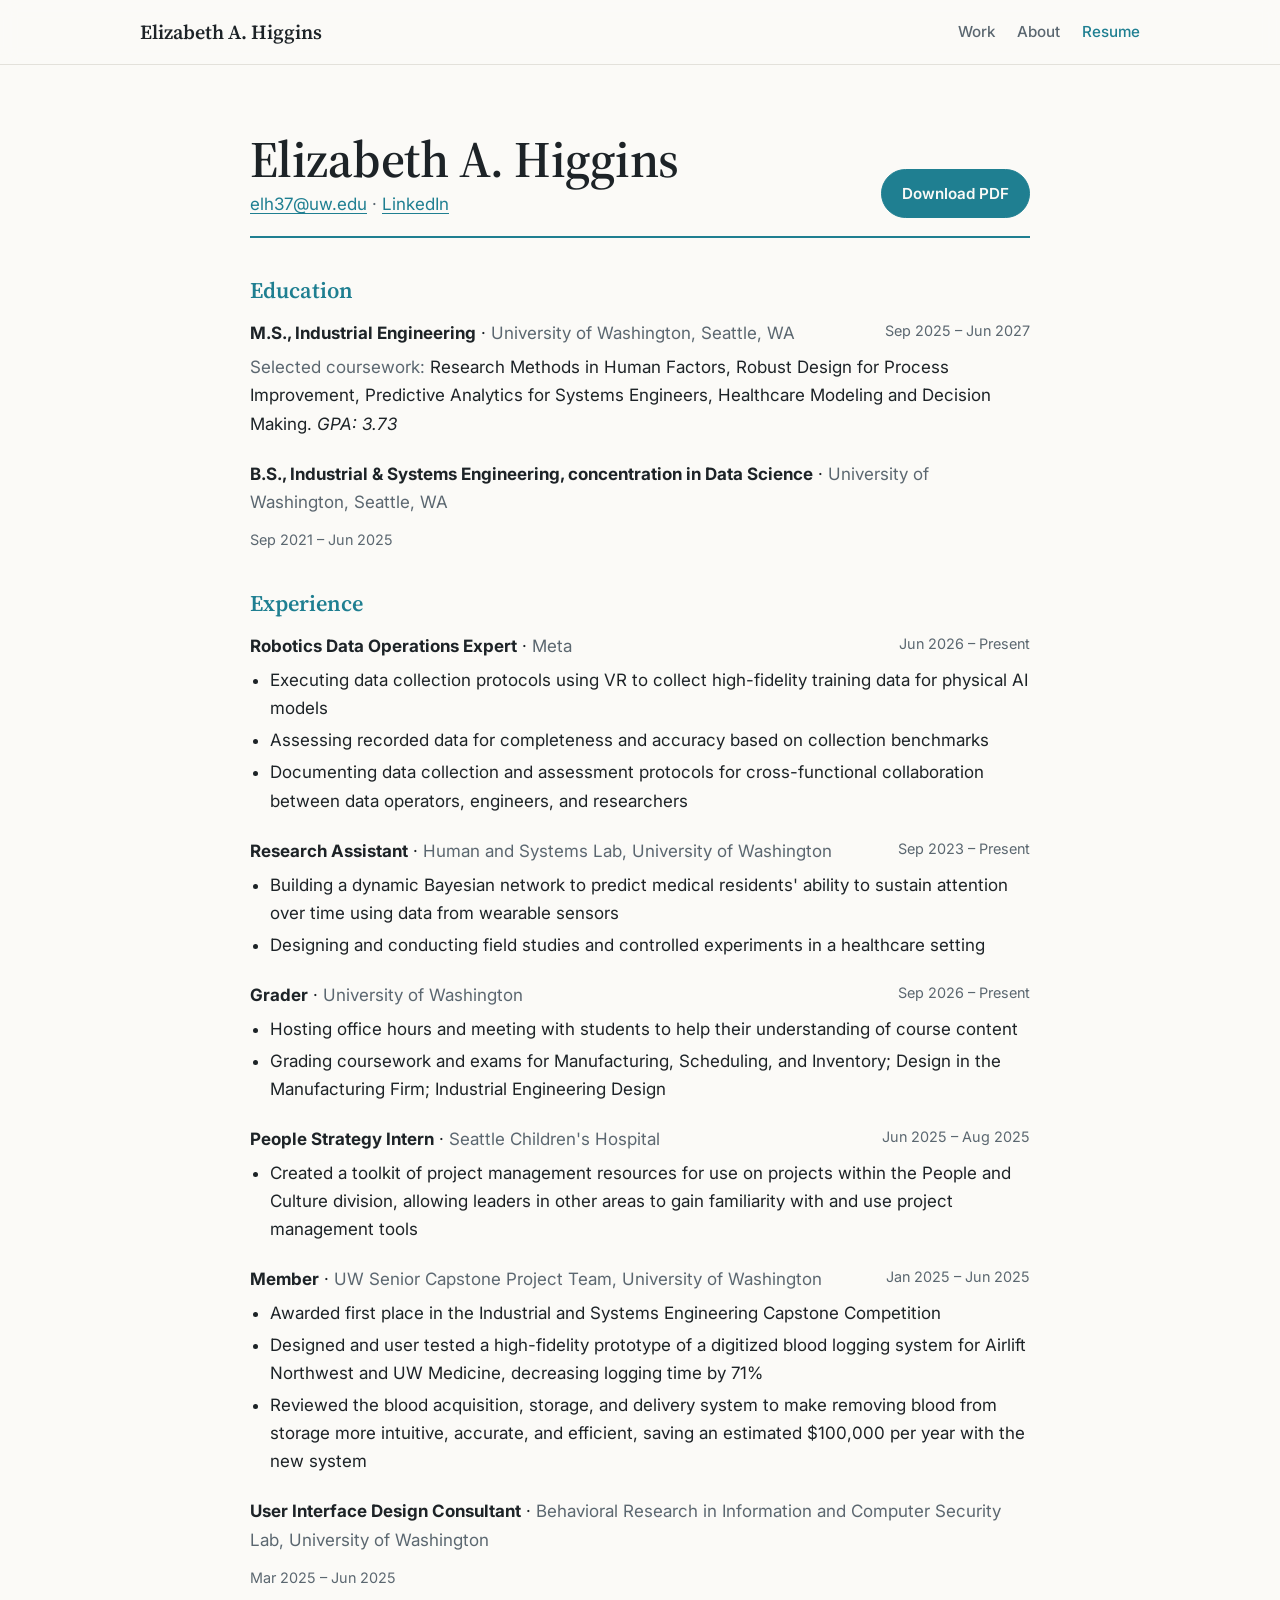
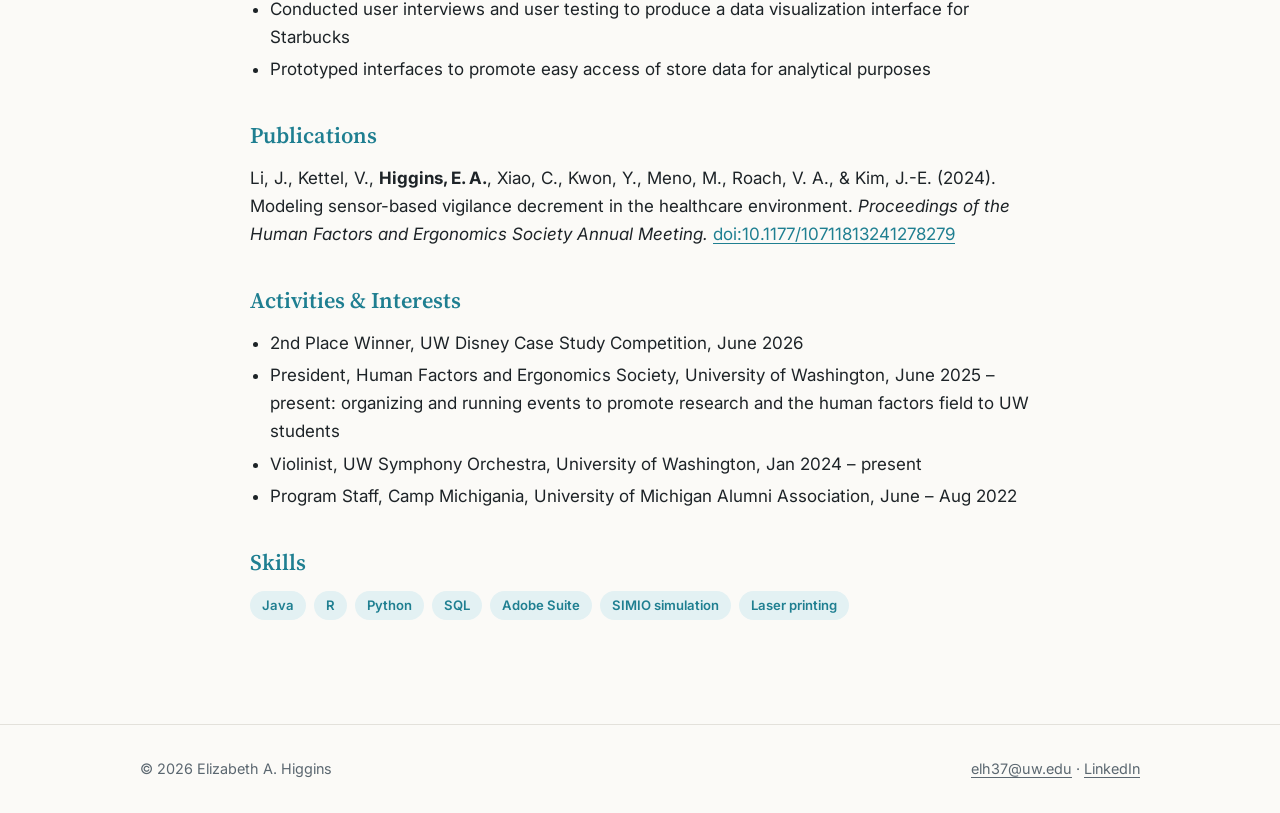
==== resume.html @ 0386226d "first" ====
<!doctype html>
<html lang="en">
<head>
  <meta charset="utf-8">
  <meta name="viewport" content="width=device-width, initial-scale=1">
  <title>Resume · Elizabeth A. Higgins</title>
  <meta name="description" content="Resume of Elizabeth A. Higgins, Industrial Engineering M.S. student at the University of Washington.">
  <link rel="preconnect" href="https://fonts.googleapis.com">
  <link rel="preconnect" href="https://fonts.gstatic.com" crossorigin>
  <link href="https://fonts.googleapis.com/css2?family=Inter:wght@400;500;600;700&family=Source+Serif+4:opsz,wght@8..60,500;8..60,600&display=swap" rel="stylesheet">
  <link rel="stylesheet" href="css/style.css">
</head>
<body>

<header class="site-header">
  <div class="container">
    <a class="brand" href="index.html">Elizabeth <span class="full">A.&nbsp;</span>Higgins</a>
    <nav class="nav">
      <a href="index.html#work">Work</a>
      <a href="index.html#about">About</a>
      <a href="resume.html" aria-current="page">Resume</a>
    </nav>
  </div>
</header>

<main>
<section>
  <div class="container resume">

    <div class="resume-head">
      <div>
        <h1 style="margin:0">Elizabeth A. Higgins</h1>
        <div class="muted">
          <a href="mailto:elh37@uw.edu">elh37@uw.edu</a> ·
          <a href="https://www.linkedin.com/in/elizabethahiggins" target="_blank" rel="noopener">LinkedIn</a>
        </div>
      </div>
      <div class="btn-row" style="margin:0">
        <a class="btn btn-primary" href="assets/Elizabeth-Higgins-Resume.pdf" download>Download PDF</a>
      </div>
    </div>

    <h2>Education</h2>
    <div class="entry">
      <div class="entry-top">
        <div><span class="entry-title">M.S., Industrial Engineering</span> · <span class="entry-org">University of Washington, Seattle, WA</span></div>
        <div class="entry-date">Sep 2025 – Jun 2027</div>
      </div>
      <p style="margin:6px 0 0"><span class="muted">Selected coursework:</span> Research Methods in Human Factors, Robust Design for Process Improvement, Predictive Analytics for Systems Engineers, Healthcare Modeling and Decision Making. <em>GPA: 3.73</em></p>
    </div>
    <div class="entry">
      <div class="entry-top">
        <div><span class="entry-title">B.S., Industrial &amp; Systems Engineering, concentration in Data Science</span> · <span class="entry-org">University of Washington, Seattle, WA</span></div>
        <div class="entry-date">Sep 2021 – Jun 2025</div>
      </div>
    </div>

    <h2>Experience</h2>
    <div class="entry">
      <div class="entry-top">
        <div><span class="entry-title">Robotics Data Operations Expert</span> · <span class="entry-org">Meta</span></div>
        <div class="entry-date">Jun 2026 – Present</div>
      </div>
      <ul>
        <li>Executing data collection protocols using VR to collect high-fidelity training data for physical AI models</li>
        <li>Assessing recorded data for completeness and accuracy based on collection benchmarks</li>
        <li>Documenting data collection and assessment protocols for cross-functional collaboration between data operators, engineers, and researchers</li>
      </ul>
    </div>
    <div class="entry">
      <div class="entry-top">
        <div><span class="entry-title">Research Assistant</span> · <span class="entry-org">Human and Systems Lab, University of Washington</span></div>
        <div class="entry-date">Sep 2023 – Present</div>
      </div>
      <ul>
        <li>Building a dynamic Bayesian network to predict medical residents' ability to sustain attention over time using data from wearable sensors</li>
        <li>Designing and conducting field studies and controlled experiments in a healthcare setting</li>
      </ul>
    </div>
    <div class="entry">
      <div class="entry-top">
        <div><span class="entry-title">Grader</span> · <span class="entry-org">University of Washington</span></div>
        <div class="entry-date">Sep 2026 – Present</div>
      </div>
      <ul>
        <li>Hosting office hours and meeting with students to help their understanding of course content</li>
        <li>Grading coursework and exams for Manufacturing, Scheduling, and Inventory; Design in the Manufacturing Firm; Industrial Engineering Design</li>
      </ul>
    </div>
    <div class="entry">
      <div class="entry-top">
        <div><span class="entry-title">People Strategy Intern</span> · <span class="entry-org">Seattle Children's Hospital</span></div>
        <div class="entry-date">Jun 2025 – Aug 2025</div>
      </div>
      <ul>
        <li>Created a toolkit of project management resources for use on projects within the People and Culture division, allowing leaders in other areas to gain familiarity with and use project management tools</li>
      </ul>
    </div>
    <div class="entry">
      <div class="entry-top">
        <div><span class="entry-title">Member</span> · <span class="entry-org">UW Senior Capstone Project Team, University of Washington</span></div>
        <div class="entry-date">Jan 2025 – Jun 2025</div>
      </div>
      <ul>
        <li>Awarded first place in the Industrial and Systems Engineering Capstone Competition</li>
        <li>Designed and user tested a high-fidelity prototype of a digitized blood logging system for Airlift Northwest and UW Medicine, decreasing logging time by 71%</li>
        <li>Reviewed the blood acquisition, storage, and delivery system to make removing blood from storage more intuitive, accurate, and efficient, saving an estimated $100,000 per year with the new system</li>
      </ul>
    </div>
    <div class="entry">
      <div class="entry-top">
        <div><span class="entry-title">User Interface Design Consultant</span> · <span class="entry-org">Behavioral Research in Information and Computer Security Lab, University of Washington</span></div>
        <div class="entry-date">Mar 2025 – Jun 2025</div>
      </div>
      <ul>
        <li>Conducted user interviews and user testing to produce a data visualization interface for Starbucks</li>
        <li>Prototyped interfaces to promote easy access of store data for analytical purposes</li>
      </ul>
    </div>

    <h2>Publications</h2>
    <div class="entry">
      <p style="margin:0">Li, J., Kettel, V., <strong>Higgins, E. A.</strong>, Xiao, C., Kwon, Y., Meno, M., Roach, V. A., &amp; Kim, J.-E. (2024). Modeling sensor-based vigilance decrement in the healthcare environment. <em>Proceedings of the Human Factors and Ergonomics Society Annual Meeting.</em>
        <a href="https://doi.org/10.1177/10711813241278279" target="_blank" rel="noopener">doi:10.1177/10711813241278279</a></p>
    </div>

    <h2>Activities &amp; Interests</h2>
    <div class="entry">
      <ul>
        <li>2nd Place Winner, UW Disney Case Study Competition, June 2026</li>
        <li>President, Human Factors and Ergonomics Society, University of Washington, June 2025 – present: organizing and running events to promote research and the human factors field to UW students</li>
        <li>Violinist, UW Symphony Orchestra, University of Washington, Jan 2024 – present</li>
        <li>Program Staff, Camp Michigania, University of Michigan Alumni Association, June – Aug 2022</li>
      </ul>
    </div>

    <h2>Skills</h2>
    <ul class="chips">
      <li>Java</li><li>R</li><li>Python</li><li>SQL</li><li>Adobe Suite</li><li>SIMIO simulation</li><li>Laser printing</li>
    </ul>

  </div>
</section>
</main>

<footer class="site-footer">
  <div class="container">
    <span>© <span id="year">2026</span> Elizabeth A. Higgins</span>
    <span>
      <a href="mailto:elh37@uw.edu">elh37@uw.edu</a> ·
      <a href="https://www.linkedin.com/in/elizabethahiggins" target="_blank" rel="noopener">LinkedIn</a>
    </span>
  </div>
</footer>
<script src="js/main.js"></script>
</body>
</html>
---- css/style.css ----
/* ==========================================================
   Elizabeth A. Higgins — personal site
   Edit the colors below to re-theme the whole site.
   ========================================================== */
:root {
  --bg: #fbfaf7;
  --surface: #ffffff;
  --text: #1d2327;
  --muted: #5b6770;
  --border: #e3e1db;
  --accent: #1f7f91;        /* teal, matches the resume header */
  --accent-soft: #e3f1f3;
  --shadow: 0 1px 2px rgba(0,0,0,.04), 0 6px 20px rgba(0,0,0,.05);
  --radius: 14px;
  --max: 1040px;
  --serif: "Source Serif 4", Georgia, "Times New Roman", serif;
  --sans: "Inter", -apple-system, BlinkMacSystemFont, "Segoe UI", Roboto, sans-serif;
}
@media (prefers-color-scheme: dark) {
  :root {
    --bg: #12161a;
    --surface: #1a2026;
    --text: #e8ecef;
    --muted: #9aa6b0;
    --border: #2a333b;
    --accent: #5cc3d4;
    --accent-soft: #19343a;
    --shadow: 0 1px 2px rgba(0,0,0,.3), 0 6px 20px rgba(0,0,0,.25);
  }
}

*, *::before, *::after { box-sizing: border-box; }
html { scroll-behavior: smooth; }
body {
  margin: 0;
  background: var(--bg);
  color: var(--text);
  font-family: var(--sans);
  font-size: 17px;
  line-height: 1.65;
  -webkit-font-smoothing: antialiased;
}
img { max-width: 100%; display: block; }
a { color: var(--accent); text-decoration-thickness: 1px; text-underline-offset: 3px; }
a:hover { text-decoration-thickness: 2px; }
h1, h2, h3 { font-family: var(--serif); font-weight: 600; line-height: 1.2; margin: 0 0 .5em; }
h1 { font-size: clamp(2.2rem, 5vw, 3.2rem); letter-spacing: -.01em; }
h2 { font-size: 1.8rem; }
h3 { font-size: 1.2rem; }
p { margin: 0 0 1em; }

.container { max-width: var(--max); margin: 0 auto; padding: 0 20px; }
section { padding: 64px 0; }
.eyebrow {
  font-size: .78rem; font-weight: 600; letter-spacing: .12em;
  text-transform: uppercase; color: var(--accent); margin-bottom: .6em;
}
.muted { color: var(--muted); }

/* ---------- Header / nav ---------- */
.site-header {
  position: sticky; top: 0; z-index: 10;
  background: color-mix(in srgb, var(--bg) 88%, transparent);
  backdrop-filter: blur(8px);
  border-bottom: 1px solid var(--border);
}
.site-header .container {
  display: flex; align-items: center; justify-content: space-between;
  height: 64px; gap: 16px;
}
.brand { font-family: var(--serif); font-size: 1.25rem; font-weight: 600; color: var(--text); text-decoration: none; }
.nav { display: flex; gap: 22px; }
.nav a { color: var(--muted); text-decoration: none; font-size: .95rem; font-weight: 500; }
.nav a:hover, .nav a[aria-current="page"] { color: var(--accent); }

/* ---------- Hero ---------- */
.hero { padding: 88px 0 56px; }
.hero .container { display: grid; grid-template-columns: 1fr 260px; gap: 48px; align-items: center; }
.hero .lede { font-size: 1.2rem; color: var(--muted); max-width: 36em; }
.headshot {
  width: 260px; height: 260px; border-radius: 50%; object-fit: cover;
  border: 4px solid var(--surface); box-shadow: var(--shadow);
  background: var(--accent-soft);
}
.headshot.placeholder {
  display: grid; place-items: center; font-family: var(--serif);
  font-size: 4.5rem; color: var(--accent);
}
.btn-row { display: flex; flex-wrap: wrap; gap: 12px; margin-top: 28px; }
.btn {
  display: inline-flex; align-items: center; gap: 8px;
  padding: 11px 20px; border-radius: 999px; font-weight: 600; font-size: .95rem;
  text-decoration: none; border: 1px solid var(--accent);
}
.btn-primary { background: var(--accent); color: var(--bg); }
.btn-primary:hover { filter: brightness(1.08); }
.btn-ghost { color: var(--accent); background: transparent; }
.btn-ghost:hover { background: var(--accent-soft); }

/* ---------- Interests chips ---------- */
.chips { display: flex; flex-wrap: wrap; gap: 8px; margin: 0; padding: 0; list-style: none; }
.chips li {
  background: var(--accent-soft); color: var(--accent);
  padding: 4px 12px; border-radius: 999px; font-size: .82rem; font-weight: 600;
}

/* ---------- Cards ---------- */
.section-head { display: flex; justify-content: space-between; align-items: end; gap: 16px; margin-bottom: 28px; flex-wrap: wrap; }
.filters { display: flex; gap: 8px; flex-wrap: wrap; }
.filters button {
  font: inherit; font-size: .88rem; font-weight: 500;
  padding: 6px 14px; border-radius: 999px; cursor: pointer;
  border: 1px solid var(--border); background: var(--surface); color: var(--muted);
}
.filters button[aria-pressed="true"] { background: var(--accent); border-color: var(--accent); color: var(--bg); }

.cards { display: grid; grid-template-columns: repeat(auto-fill, minmax(300px, 1fr)); gap: 22px; }
.card {
  display: flex; flex-direction: column;
  background: var(--surface); border: 1px solid var(--border); border-radius: var(--radius);
  overflow: hidden; box-shadow: var(--shadow);
  transition: transform .18s ease, box-shadow .18s ease;
  color: inherit; text-decoration: none;
}
a.card:hover { transform: translateY(-3px); box-shadow: 0 2px 4px rgba(0,0,0,.05), 0 14px 32px rgba(0,0,0,.09); }
.card[hidden] { display: none; }
.card-media {
  aspect-ratio: 16 / 7; background: var(--accent-soft);
  display: grid; place-items: center; color: var(--accent); overflow: hidden;
}
.card-media img { width: 100%; height: 100%; object-fit: cover; }
.card-media svg { width: 56px; height: 56px; opacity: .85; }
.card-body { padding: 20px 22px 22px; display: flex; flex-direction: column; flex: 1; }
.card-meta { font-size: .8rem; color: var(--muted); margin-bottom: 6px; display: flex; gap: 8px; flex-wrap: wrap; }
.tag { font-weight: 700; color: var(--accent); text-transform: uppercase; letter-spacing: .08em; font-size: .72rem; }
.card h3 { margin-bottom: .4em; }
.card p { color: var(--muted); font-size: .95rem; }
.card .more { margin-top: auto; font-weight: 600; font-size: .9rem; color: var(--accent); }

/* ---------- About ---------- */
.about-grid { display: grid; grid-template-columns: 1.3fr 1fr; gap: 48px; }
.panel {
  background: var(--surface); border: 1px solid var(--border);
  border-radius: var(--radius); padding: 26px 28px; box-shadow: var(--shadow);
}
.panel h3 { margin-top: 0; }
.panel ul { padding-left: 1.1em; margin: 0; }

/* ---------- Resume page ---------- */
.resume { max-width: 820px; }
.resume-head { display: flex; justify-content: space-between; align-items: end; gap: 20px; flex-wrap: wrap; border-bottom: 2px solid var(--accent); padding-bottom: 18px; margin-bottom: 8px; }
.resume h2 { color: var(--accent); font-size: 1.4rem; margin: 40px 0 14px; }
.entry { margin-bottom: 22px; }
.entry-top { display: flex; justify-content: space-between; gap: 12px; flex-wrap: wrap; }
.entry-title { font-weight: 700; }
.entry-org { color: var(--muted); }
.entry-date { color: var(--muted); font-size: .9rem; white-space: nowrap; }
.entry ul { margin: 6px 0 0; padding-left: 1.2em; }
.entry li { margin-bottom: 4px; }

/* ---------- Project detail pages ---------- */
.project-hero { padding: 64px 0 24px; }
.back { display: inline-block; margin-bottom: 24px; font-size: .92rem; text-decoration: none; }
.facts {
  display: grid; grid-template-columns: repeat(auto-fit, minmax(200px, 1fr)); gap: 16px;
  margin: 28px 0 8px;
}
.fact { background: var(--surface); border: 1px solid var(--border); border-radius: 12px; padding: 14px 18px; }
.fact .label { font-size: .74rem; text-transform: uppercase; letter-spacing: .1em; color: var(--muted); font-weight: 600; }
.fact .value { font-weight: 600; }
.stats { display: grid; grid-template-columns: repeat(auto-fit, minmax(180px, 1fr)); gap: 16px; margin: 8px 0 24px; }
.stat { border-left: 3px solid var(--accent); padding: 4px 0 4px 16px; }
.stat .num { font-family: var(--serif); font-size: 2.2rem; font-weight: 600; color: var(--accent); line-height: 1.1; }
.stat .cap { color: var(--muted); font-size: .92rem; }
.prose { max-width: 720px; }
.prose h2 { font-size: 1.4rem; margin-top: 40px; }
.gallery { display: grid; grid-template-columns: repeat(auto-fit, minmax(260px, 1fr)); gap: 18px; margin-top: 20px; }
.gallery figure { margin: 0; }
.gallery .ph {
  aspect-ratio: 4 / 3; border-radius: 12px; border: 2px dashed var(--border);
  display: grid; place-items: center; color: var(--muted); font-size: .9rem; text-align: center; padding: 12px;
  background: var(--surface);
}
.gallery img, .gallery video { border-radius: 12px; width: 100%; aspect-ratio: 4 / 3; object-fit: cover; }
.gallery figcaption { font-size: .85rem; color: var(--muted); margin-top: 6px; }

/* ---------- Footer ---------- */
.site-footer { border-top: 1px solid var(--border); padding: 32px 0; margin-top: 40px; color: var(--muted); font-size: .9rem; }
.site-footer .container { display: flex; justify-content: space-between; flex-wrap: wrap; gap: 12px; }
.site-footer a { color: var(--muted); }

/* ---------- Responsive ---------- */
@media (max-width: 760px) {
  body { font-size: 16px; }
  .hero { padding: 48px 0 32px; }
  .hero .container { grid-template-columns: 1fr; gap: 28px; }
  .hero .container > :last-child { order: -1; }
  .headshot { width: 140px; height: 140px; }
  .headshot.placeholder { font-size: 2.6rem; }
  .about-grid { grid-template-columns: 1fr; gap: 24px; }
  .nav { gap: 14px; }
  .brand .full { display: none; }
  section { padding: 44px 0; }
  .brand { font-size: 1.1rem; }
}
@media (max-width: 420px) {
  .container { padding: 0 16px; }
  .nav { gap: 12px; }
  .nav a { font-size: .88rem; }
  .cards { grid-template-columns: 1fr; }
}
.brand, .nav a { white-space: nowrap; }
@media print {
  .site-header, .site-footer, .btn-row { display: none; }
  body { background: #fff; color: #000; }
}
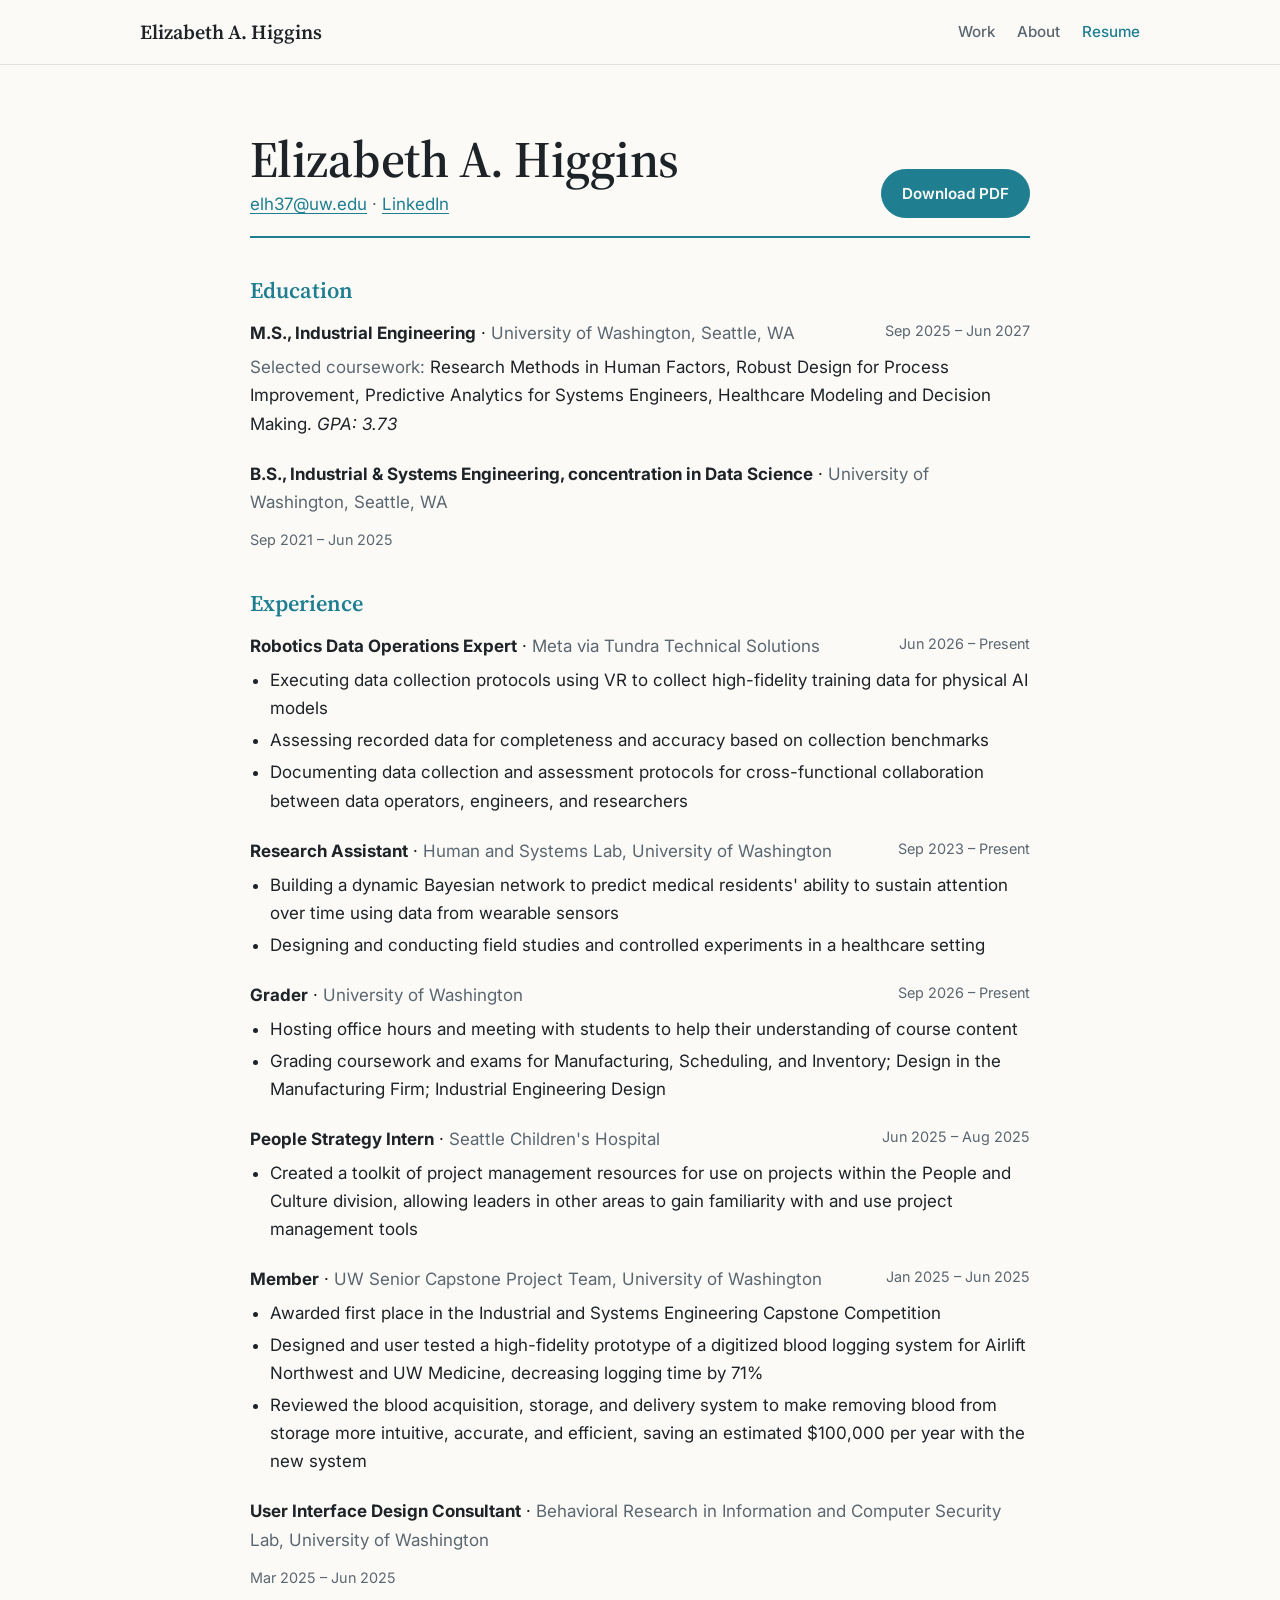
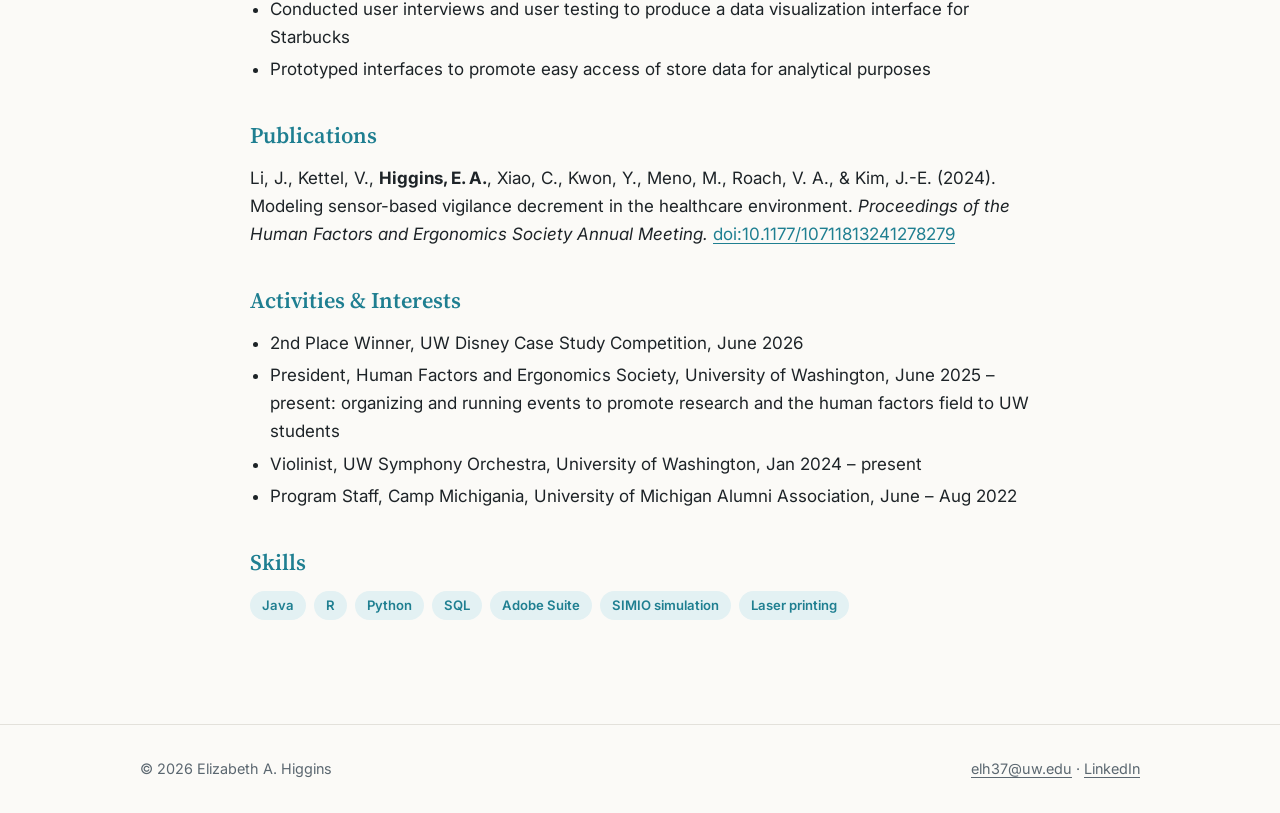
==== commit 34e0dbd3: "Update resume.html" ====
--- a/resume.html
+++ b/resume.html
@@ -58,7 +58,7 @@
     <h2>Experience</h2>
     <div class="entry">
       <div class="entry-top">
-        <div><span class="entry-title">Robotics Data Operations Expert</span> · <span class="entry-org">Meta</span></div>
+        <div><span class="entry-title">Robotics Data Operations Expert</span> · <span class="entry-org">Meta via Tundra Technical Solutions</span></div>
         <div class="entry-date">Jun 2026 – Present</div>
       </div>
       <ul>
